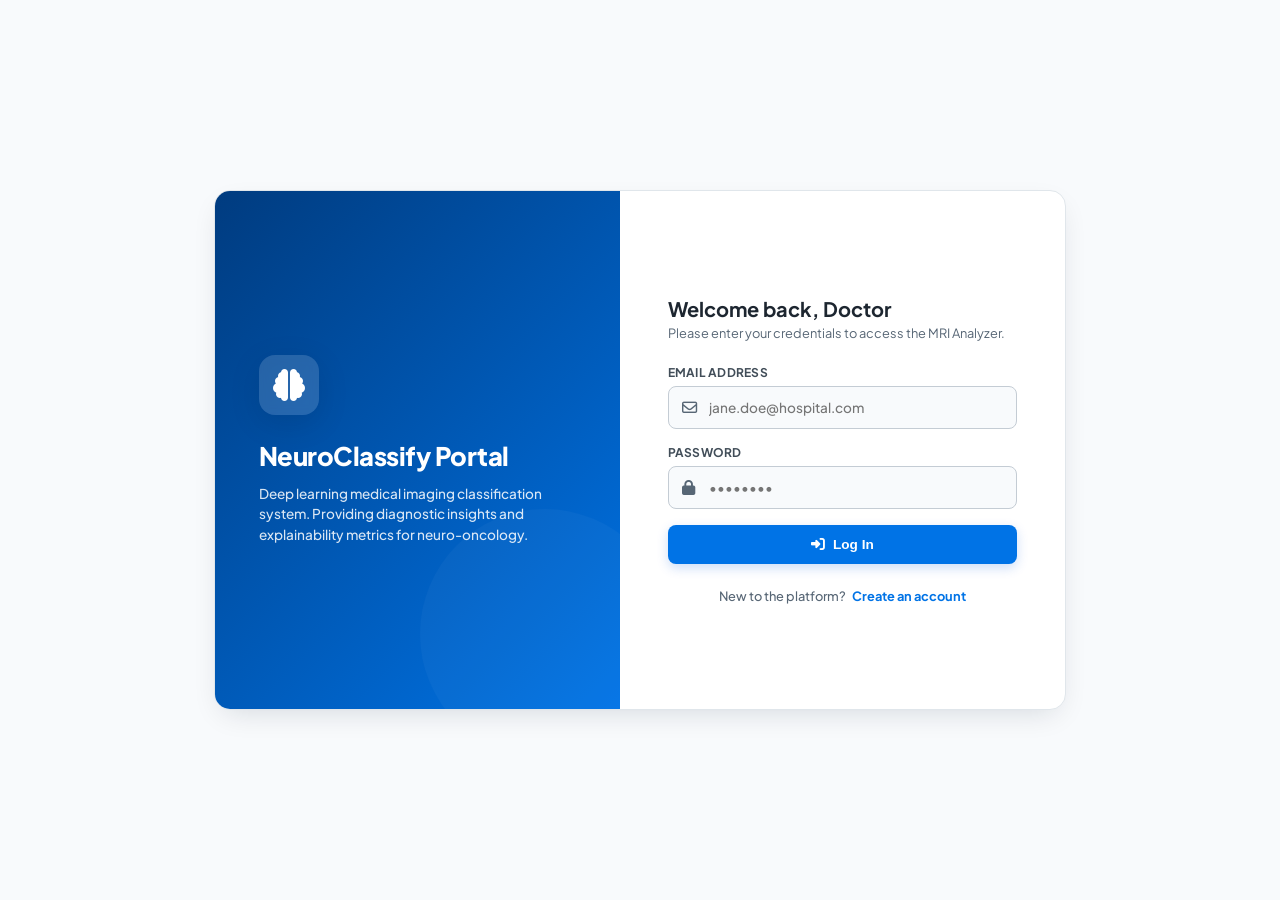
==== frontend/login.html @ 3993382c "Implement Doctor Authentication System (SQLite+Sessions) and Batch Scanning Pause/Cancel Controllers" ====
<!DOCTYPE html>
<html lang="en">
<head>
    <meta charset="UTF-8">
    <meta name="viewport" content="width=device-width, initial-scale=1.0">
    <title>Doctor Login - NeuroClassify Diagnostics</title>
    <!-- Google Fonts -->
    <link rel="preconnect" href="https://fonts.googleapis.com">
    <link rel="preconnect" href="https://fonts.gstatic.com" crossorigin>
    <link href="https://fonts.googleapis.com/css2?family=Plus+Jakarta+Sans:wght@300;400;500;600;700;800&display=swap" rel="stylesheet">
    <!-- FontAwesome for Icons -->
    <link rel="stylesheet" href="https://cdnjs.cloudflare.com/ajax/libs/font-awesome/6.4.0/css/all.min.css">
    <!-- Auth Style -->
    <link rel="stylesheet" href="auth.css">
</head>
<body>
    <div class="auth-wrapper">
        <div class="auth-card">
            
            <!-- Side Graphic Panel -->
            <div class="auth-graphic">
                <div class="graphic-content">
                    <div class="graphic-logo">
                        <i class="fa-solid fa-brain"></i>
                    </div>
                    <h2>NeuroClassify Portal</h2>
                    <p>Deep learning medical imaging classification system. Providing diagnostic insights and explainability metrics for neuro-oncology.</p>
                </div>
                <div class="graphic-pattern"></div>
            </div>
            
            <!-- Auth Form Panel -->
            <div class="auth-form-container">
                <div class="form-header">
                    <h3 id="form-title">Welcome back, Doctor</h3>
                    <p id="form-subtitle">Please enter your credentials to access the MRI Analyzer.</p>
                </div>
                
                <!-- Error Banner -->
                <div class="error-banner" id="error-banner" style="display: none;">
                    <i class="fa-solid fa-circle-exclamation"></i>
                    <span id="error-message">Error message details here.</span>
                </div>

                <form id="auth-form" class="auth-form">
                    <!-- Name Field (Only visible in Register mode) -->
                    <div class="input-group" id="name-group" style="display: none;">
                        <label for="doctor-name">Full Name</label>
                        <div class="input-wrapper">
                            <i class="fa-regular fa-user input-icon"></i>
                            <input type="text" id="doctor-name" placeholder="Dr. Jane Doe">
                        </div>
                    </div>
                    
                    <!-- Email Field -->
                    <div class="input-group">
                        <label for="doctor-email">Email Address</label>
                        <div class="input-wrapper">
                            <i class="fa-regular fa-envelope input-icon"></i>
                            <input type="email" id="doctor-email" placeholder="jane.doe@hospital.com" required>
                        </div>
                    </div>
                    
                    <!-- Password Field -->
                    <div class="input-group">
                        <label for="doctor-password">Password</label>
                        <div class="input-wrapper">
                            <i class="fa-solid fa-lock input-icon"></i>
                            <input type="password" id="doctor-password" placeholder="••••••••" required>
                        </div>
                    </div>
                    
                    <!-- Submit Button -->
                    <button type="submit" class="btn btn-primary btn-block" id="submit-btn">
                        <i class="fa-solid fa-right-to-bracket"></i> <span id="submit-text">Log In</span>
                    </button>
                </form>
                
                <!-- Switch Auth Mode Link -->
                <div class="auth-switch">
                    <span id="switch-prompt">New to the platform?</span>
                    <a href="#" id="switch-link">Create an account</a>
                </div>
            </div>
            
        </div>
    </div>

    <!-- Auth Script -->
    <script>
        document.addEventListener("DOMContentLoaded", () => {
            const authForm = document.getElementById("auth-form");
            const nameGroup = document.getElementById("name-group");
            const doctorName = document.getElementById("doctor-name");
            const doctorEmail = document.getElementById("doctor-email");
            const doctorPassword = document.getElementById("doctor-password");
            const submitBtn = document.getElementById("submit-btn");
            const submitText = document.getElementById("submit-text");
            const formTitle = document.getElementById("form-title");
            const formSubtitle = document.getElementById("form-subtitle");
            const switchPrompt = document.getElementById("switch-prompt");
            const switchLink = document.getElementById("switch-link");
            const errorBanner = document.getElementById("error-banner");
            const errorMessage = document.getElementById("error-message");
            
            let isRegisterMode = false;
            
            // Check if user is already logged in on load
            fetch("../backend/auth.php", {
                method: "POST",
                headers: { "Content-Type": "application/json" },
                body: JSON.stringify({ action: "check_session" })
            })
            .then(res => res.json())
            .then(data => {
                if (data.success && data.logged_in) {
                    window.location.href = "index.html"; // Already logged in, redirect
                }
            });
            
            // Switch Auth Mode (Login vs Register)
            switchLink.addEventListener("click", (e) => {
                e.preventDefault();
                errorBanner.style.display = "none";
                isRegisterMode = !isRegisterMode;
                
                if (isRegisterMode) {
                    formTitle.innerText = "Register Account";
                    formSubtitle.innerText = "Set up your medical diagnostic account details.";
                    nameGroup.style.display = "block";
                    doctorName.required = true;
                    submitText.innerText = "Register Account";
                    submitBtn.querySelector("i").className = "fa-solid fa-user-plus";
                    switchPrompt.innerText = "Already registered?";
                    switchLink.innerText = "Log in here";
                } else {
                    formTitle.innerText = "Welcome back, Doctor";
                    formSubtitle.innerText = "Please enter your credentials to access the MRI Analyzer.";
                    nameGroup.style.display = "none";
                    doctorName.required = false;
                    submitText.innerText = "Log In";
                    submitBtn.querySelector("i").className = "fa-solid fa-right-to-bracket";
                    switchPrompt.innerText = "New to the platform?";
                    switchLink.innerText = "Create an account";
                }
            });
            
            // Form Submit Handler
            authForm.addEventListener("submit", (e) => {
                e.preventDefault();
                errorBanner.style.display = "none";
                submitBtn.disabled = true;
                
                const action = isRegisterMode ? "signup" : "login";
                
                const payload = {
                    action: action,
                    email: doctorEmail.value,
                    password: doctorPassword.value
                };
                
                if (isRegisterMode) {
                    payload.name = doctorName.value;
                }
                
                fetch("../backend/auth.php", {
                    method: "POST",
                    headers: { "Content-Type": "application/json" },
                    body: JSON.stringify(payload)
                })
                .then(res => res.json())
                .then(data => {
                    submitBtn.disabled = false;
                    if (data.success) {
                        window.location.href = "index.html"; // Redirect to dashboard
                    } else {
                        showError(data.error || "An authentication error occurred.");
                    }
                })
                .catch(err => {
                    submitBtn.disabled = false;
                    showError("Failed to connect to authentication server.");
                });
            });
            
            function showError(msg) {
                errorBanner.style.display = "flex";
                errorMessage.innerText = msg;
            }
        });
    </script>
</body>
</html>
---- frontend/auth.css ----
/* auth.css - Styling for Doctor Login/Signup Portal */
:root {
    --primary: hsl(210, 100%, 45%);
    --primary-light: hsl(210, 100%, 96%);
    --primary-medium: hsl(210, 90%, 85%);
    --primary-dark: hsl(212, 100%, 25%);
    
    --success: hsl(150, 80%, 35%);
    --success-light: hsl(150, 80%, 95%);
    --warning: hsl(38, 95%, 45%);
    --danger: hsl(354, 85%, 45%);
    --danger-light: hsl(354, 85%, 96%);
    
    --slate-50: hsl(210, 40%, 98%);
    --slate-100: hsl(210, 30%, 95%);
    --slate-200: hsl(210, 20%, 90%);
    --slate-300: hsl(210, 15%, 80%);
    --slate-600: hsl(210, 15%, 40%);
    --slate-700: hsl(210, 15%, 30%);
    --slate-800: hsl(211, 20%, 22%);
    --slate-900: hsl(212, 25%, 15%);
    
    --shadow-md: 0 4px 20px -4px rgba(15, 23, 42, 0.12);
    --shadow-lg: 0 10px 30px -10px rgba(15, 23, 42, 0.16);
    
    --font-main: 'Plus Jakarta Sans', -apple-system, BlinkMacSystemFont, sans-serif;
}

* {
    margin: 0;
    padding: 0;
    box-sizing: border-box;
}

body {
    font-family: var(--font-main);
    background-color: var(--slate-50);
    color: var(--slate-800);
    height: 100vh;
    display: flex;
    align-items: center;
    justify-content: center;
    -webkit-font-smoothing: antialiased;
}

.auth-wrapper {
    width: 100%;
    max-width: 900px;
    padding: 24px;
    display: flex;
    justify-content: center;
}

.auth-card {
    background-color: white;
    border: 1px solid var(--slate-200);
    border-radius: 16px;
    box-shadow: var(--shadow-lg);
    display: grid;
    grid-template-columns: 1fr 1.1fr;
    overflow: hidden;
    width: 100%;
    min-height: 520px;
}

/* Left Graphic Panel */
.auth-graphic {
    background: linear-gradient(135deg, var(--primary-dark), var(--primary));
    color: white;
    padding: 44px;
    display: flex;
    flex-direction: column;
    justify-content: center;
    position: relative;
    overflow: hidden;
}

.graphic-logo {
    width: 60px;
    height: 60px;
    background-color: rgba(255, 255, 255, 0.15);
    border-radius: 16px;
    display: flex;
    align-items: center;
    justify-content: center;
    font-size: 2rem;
    margin-bottom: 24px;
    backdrop-filter: blur(4px);
    box-shadow: 0 8px 32px rgba(0, 0, 0, 0.1);
}

.auth-graphic h2 {
    font-size: 1.6rem;
    font-weight: 800;
    letter-spacing: -0.02em;
    margin-bottom: 12px;
}

.auth-graphic p {
    font-size: 0.85rem;
    line-height: 1.5;
    opacity: 0.85;
    font-weight: 500;
}

.graphic-pattern {
    position: absolute;
    bottom: -50px;
    right: -50px;
    width: 250px;
    height: 250px;
    border-radius: 50%;
    background-color: rgba(255, 255, 255, 0.03);
    pointer-events: none;
}

/* Right Form Panel */
.auth-form-container {
    padding: 48px;
    display: flex;
    flex-direction: column;
    justify-content: center;
}

.form-header {
    margin-bottom: 24px;
}

.form-header h3 {
    font-size: 1.25rem;
    font-weight: 700;
    color: var(--slate-900);
}

.form-header p {
    font-size: 0.8rem;
    color: var(--slate-600);
    margin-top: 4px;
}

/* Input Fields */
.input-group {
    margin-bottom: 16px;
    display: flex;
    flex-direction: column;
    gap: 6px;
}

.input-group label {
    font-size: 0.75rem;
    font-weight: 700;
    color: var(--slate-700);
    text-transform: uppercase;
    letter-spacing: 0.02em;
}

.input-wrapper {
    position: relative;
    display: flex;
    align-items: center;
}

.input-icon {
    position: absolute;
    left: 14px;
    color: var(--slate-600);
    font-size: 0.95rem;
}

.input-wrapper input {
    width: 100%;
    padding: 12px 14px 12px 40px;
    font-family: var(--font-main);
    font-size: 0.85rem;
    font-weight: 500;
    color: var(--slate-800);
    border: 1px solid var(--slate-300);
    border-radius: 8px;
    background-color: var(--slate-50);
    outline: none;
    transition: all 0.2s ease;
}

.input-wrapper input:focus {
    border-color: var(--primary);
    background-color: white;
    box-shadow: 0 0 0 3px var(--primary-light);
}

/* Error Banner */
.error-banner {
    background-color: var(--danger-light);
    border: 1px solid var(--danger);
    border-radius: 8px;
    padding: 10px 14px;
    display: flex;
    align-items: center;
    gap: 8px;
    margin-bottom: 16px;
    font-size: 0.75rem;
    color: var(--danger);
    font-weight: 600;
    animation: shake 0.2s ease-in-out;
}

@keyframes shake {
    0%, 100% { transform: translateX(0); }
    25% { transform: translateX(-4px); }
    75% { transform: translateX(4px); }
}

/* Submit Button & Switch Link */
.btn {
    display: inline-flex;
    align-items: center;
    justify-content: center;
    gap: 8px;
    padding: 12px 20px;
    font-size: 0.85rem;
    font-weight: 700;
    border-radius: 8px;
    border: none;
    cursor: pointer;
    transition: all 0.2s ease;
}

.btn-block {
    display: flex;
    width: 100%;
    margin-top: 8px;
}

.btn-primary {
    background-color: var(--primary);
    color: white;
    box-shadow: 0 4px 12px rgba(0, 90, 220, 0.2);
}

.btn-primary:hover:not(:disabled) {
    background-color: hsl(210, 100%, 38%);
    transform: translateY(-1px);
}

.btn-primary:disabled {
    background-color: var(--slate-300);
    color: var(--slate-600);
    cursor: not-allowed;
    box-shadow: none;
}

.auth-switch {
    margin-top: 24px;
    text-align: center;
    font-size: 0.8rem;
    font-weight: 500;
    color: var(--slate-600);
}

.auth-switch a {
    color: var(--primary);
    font-weight: 700;
    text-decoration: none;
    margin-left: 4px;
}

.auth-switch a:hover {
    text-decoration: underline;
}

/* Responsiveness */
@media (max-width: 768px) {
    .auth-card {
        grid-template-columns: 1fr;
    }
    .auth-graphic {
        display: none;
    }
    .auth-form-container {
        padding: 32px;
    }
}
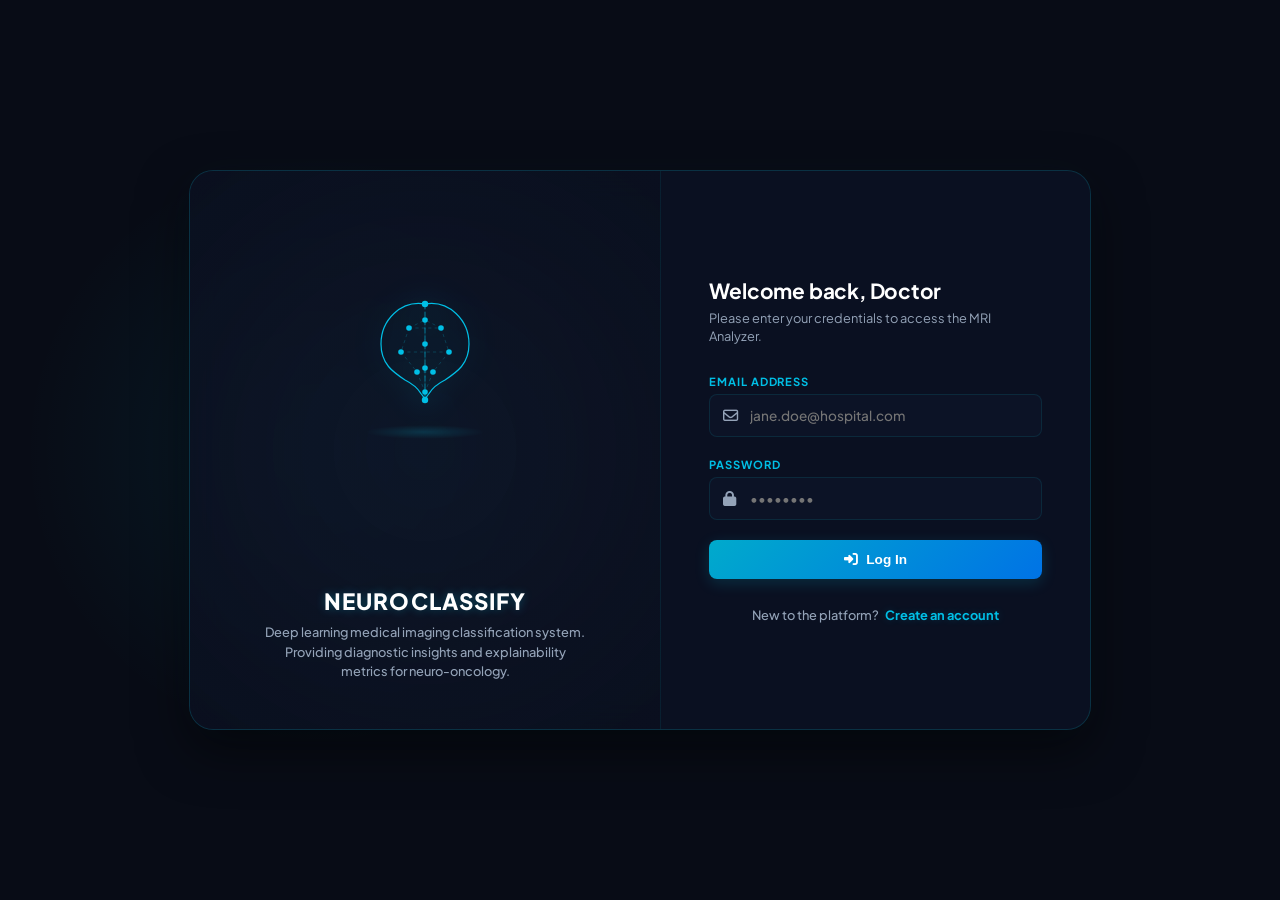
==== commit ece10553: "Enhance login page UI with futuristic medical glassmorphic theme and animated SVG brain hologram" ====
--- a/frontend/login.html
+++ b/frontend/login.html
@@ -17,16 +17,57 @@
     <div class="auth-wrapper">
         <div class="auth-card">
             
-            <!-- Side Graphic Panel -->
+            <!-- Holographic Left Panel with Hovering Brain -->
             <div class="auth-graphic">
-                <div class="graphic-content">
-                    <div class="graphic-logo">
-                        <i class="fa-solid fa-brain"></i>
-                    </div>
-                    <h2>NeuroClassify Portal</h2>
+                <div class="brain-container">
+                    <!-- Animated Hovering Hologram Brain -->
+                    <svg class="hologram-brain" viewBox="0 0 200 200" xmlns="http://www.w3.org/2000/svg">
+                        <!-- Connecting dashed neural pathways -->
+                        <line x1="80" y1="80" x2="100" y2="70" class="brain-connection" />
+                        <line x1="80" y1="80" x2="70" y2="110" class="brain-connection" />
+                        <line x1="70" y1="110" x2="90" y2="135" class="brain-connection" />
+                        <line x1="90" y1="135" x2="100" y2="160" class="brain-connection" />
+                        <line x1="120" y1="80" x2="100" y2="70" class="brain-connection" />
+                        <line x1="120" y1="80" x2="130" y2="110" class="brain-connection" />
+                        <line x1="130" y1="110" x2="110" y2="135" class="brain-connection" />
+                        <line x1="110" y1="135" x2="100" y2="160" class="brain-connection" />
+                        <line x1="100" y1="70" x2="100" y2="100" class="brain-connection" />
+                        <line x1="100" y1="100" x2="100" y2="130" class="brain-connection" />
+                        <line x1="100" y1="130" x2="100" y2="160" class="brain-connection" />
+                        <line x1="80" y1="80" x2="120" y2="80" class="brain-connection" />
+                        <line x1="70" y1="110" x2="130" y2="110" class="brain-connection" />
+                        <line x1="90" y1="135" x2="110" y2="135" class="brain-connection" />
+                        
+                        <!-- Outer brain contours -->
+                        <!-- Left Hemisphere -->
+                        <path d="M 100,50 C 70,45 45,70 45,100 C 45,125 60,135 75,145 C 85,150 92,157 95,162 C 98,165 99,168 100,170" class="brain-path" />
+                        <!-- Right Hemisphere -->
+                        <path d="M 100,50 C 130,45 155,70 155,100 C 155,125 140,135 125,145 C 115,150 108,157 105,162 C 102,165 101,168 100,170" class="brain-path" />
+                        <!-- Core Midline -->
+                        <path d="M 100,50 L 100,170" class="brain-path" style="stroke-dasharray: 6 4; opacity: 0.5;" />
+                        
+                        <!-- Glowing Synapse Nodes -->
+                        <circle cx="100" cy="50" r="4" class="brain-node" />
+                        <circle cx="100" cy="70" r="3.5" class="brain-node" style="animation-delay: 0.3s;" />
+                        <circle cx="100" cy="100" r="3.5" class="brain-node" style="animation-delay: 0.6s;" />
+                        <circle cx="100" cy="130" r="3.5" class="brain-node" style="animation-delay: 0.9s;" />
+                        <circle cx="100" cy="160" r="3.5" class="brain-node" style="animation-delay: 1.2s;" />
+                        <circle cx="100" cy="170" r="4" class="brain-node" />
+                        
+                        <circle cx="80" cy="80" r="3.5" class="brain-node" style="animation-delay: 0.2s;" />
+                        <circle cx="120" cy="80" r="3.5" class="brain-node" style="animation-delay: 0.4s;" />
+                        <circle cx="70" cy="110" r="3.5" class="brain-node" style="animation-delay: 0.6s;" />
+                        <circle cx="130" cy="110" r="3.5" class="brain-node" style="animation-delay: 0.8s;" />
+                        <circle cx="90" cy="135" r="3.5" class="brain-node" style="animation-delay: 1.0s;" />
+                        <circle cx="110" cy="135" r="3.5" class="brain-node" style="animation-delay: 1.2s;" />
+                    </svg>
+                    <div class="hologram-base"></div>
+                </div>
+                
+                <div class="graphic-text">
+                    <h2>NeuroClassify</h2>
                     <p>Deep learning medical imaging classification system. Providing diagnostic insights and explainability metrics for neuro-oncology.</p>
                 </div>
-                <div class="graphic-pattern"></div>
             </div>
             
             <!-- Auth Form Panel -->
--- a/frontend/auth.css
+++ b/frontend/auth.css
@@ -1,27 +1,20 @@
-/* auth.css - Styling for Doctor Login/Signup Portal */
+/* auth.css - Futuristic Medical Portal (Dark Sci-Fi / Minimalist Holographic Theme) */
 :root {
-    --primary: hsl(210, 100%, 45%);
-    --primary-light: hsl(210, 100%, 96%);
-    --primary-medium: hsl(210, 90%, 85%);
-    --primary-dark: hsl(212, 100%, 25%);
+    --bg-dark: hsl(222, 47%, 6%);
+    --bg-card: rgba(15, 23, 42, 0.65);
+    --border-color: rgba(0, 220, 255, 0.15);
     
-    --success: hsl(150, 80%, 35%);
-    --success-light: hsl(150, 80%, 95%);
-    --warning: hsl(38, 95%, 45%);
-    --danger: hsl(354, 85%, 45%);
-    --danger-light: hsl(354, 85%, 96%);
+    --primary: hsl(190, 100%, 45%);       /* Glowing Cyan */
+    --primary-light: hsl(190, 100%, 93%);
+    --primary-glow: rgba(0, 220, 255, 0.25);
     
-    --slate-50: hsl(210, 40%, 98%);
-    --slate-100: hsl(210, 30%, 95%);
-    --slate-200: hsl(210, 20%, 90%);
-    --slate-300: hsl(210, 15%, 80%);
-    --slate-600: hsl(210, 15%, 40%);
-    --slate-700: hsl(210, 15%, 30%);
-    --slate-800: hsl(211, 20%, 22%);
-    --slate-900: hsl(212, 25%, 15%);
+    --success: hsl(150, 80%, 45%);
+    --danger: hsl(354, 85%, 55%);
+    --danger-light: rgba(239, 68, 68, 0.1);
     
-    --shadow-md: 0 4px 20px -4px rgba(15, 23, 42, 0.12);
-    --shadow-lg: 0 10px 30px -10px rgba(15, 23, 42, 0.16);
+    --text-main: hsl(210, 40%, 98%);
+    --text-muted: hsl(215, 20%, 65%);
+    --text-dark: hsl(220, 25%, 12%);
     
     --font-main: 'Plus Jakarta Sans', -apple-system, BlinkMacSystemFont, sans-serif;
 }
@@ -34,84 +27,133 @@
 
 body {
     font-family: var(--font-main);
-    background-color: var(--slate-50);
-    color: var(--slate-800);
+    background-color: var(--bg-dark);
+    color: var(--text-main);
     height: 100vh;
     display: flex;
     align-items: center;
     justify-content: center;
-    -webkit-font-smoothing: antialiased;
+    overflow: hidden;
+    position: relative;
+}
+
+/* Subtle background glowing projection */
+body::before {
+    content: '';
+    position: absolute;
+    top: 50%;
+    left: 25%;
+    transform: translate(-50%, -50%);
+    width: 600px;
+    height: 600px;
+    background: radial-gradient(circle, rgba(0, 220, 255, 0.08) 0%, rgba(0, 0, 0, 0) 70%);
+    pointer-events: none;
+    z-index: 0;
 }
 
 .auth-wrapper {
     width: 100%;
-    max-width: 900px;
+    max-width: 950px;
     padding: 24px;
     display: flex;
     justify-content: center;
+    z-index: 1;
 }
 
 .auth-card {
-    background-color: white;
-    border: 1px solid var(--slate-200);
-    border-radius: 16px;
-    box-shadow: var(--shadow-lg);
+    background-color: var(--bg-card);
+    border: 1px solid var(--border-color);
+    border-radius: 24px;
+    box-shadow: 0 20px 50px rgba(0, 0, 0, 0.5), 0 0 40px rgba(0, 220, 255, 0.03);
+    backdrop-filter: blur(16px);
     display: grid;
-    grid-template-columns: 1fr 1.1fr;
+    grid-template-columns: 1.1fr 1fr;
     overflow: hidden;
     width: 100%;
-    min-height: 520px;
-}
-
-/* Left Graphic Panel */
+    min-height: 560px;
+}
+
+/* Holographic Left Panel */
 .auth-graphic {
-    background: linear-gradient(135deg, var(--primary-dark), var(--primary));
-    color: white;
-    padding: 44px;
+    padding: 48px;
     display: flex;
     flex-direction: column;
-    justify-content: center;
+    justify-content: space-between;
+    align-items: center;
     position: relative;
-    overflow: hidden;
-}
-
-.graphic-logo {
-    width: 60px;
-    height: 60px;
-    background-color: rgba(255, 255, 255, 0.15);
-    border-radius: 16px;
-    display: flex;
-    align-items: center;
-    justify-content: center;
-    font-size: 2rem;
-    margin-bottom: 24px;
-    backdrop-filter: blur(4px);
-    box-shadow: 0 8px 32px rgba(0, 0, 0, 0.1);
-}
-
-.auth-graphic h2 {
-    font-size: 1.6rem;
+    border-right: 1px solid rgba(0, 220, 255, 0.08);
+    background: radial-gradient(circle at center, rgba(15, 23, 42, 0.4) 0%, rgba(10, 15, 30, 0.8) 100%);
+}
+
+/* Floating, Hovering Brain Section */
+.brain-container {
+    display: flex;
+    align-items: center;
+    justify-content: center;
+    height: 250px;
+    width: 100%;
+    position: relative;
+}
+
+.hologram-brain {
+    width: 160px;
+    height: 160px;
+    filter: drop-shadow(0 0 15px rgba(0, 220, 255, 0.4));
+    animation: float 5s ease-in-out infinite, pulse-glow 5s ease-in-out infinite;
+}
+
+/* Hologram circular base under the brain */
+.hologram-base {
+    position: absolute;
+    bottom: 30px;
+    width: 120px;
+    height: 14px;
+    background: radial-gradient(ellipse, rgba(0, 220, 255, 0.25) 0%, rgba(0, 220, 255, 0) 70%);
+    border-radius: 50%;
+    animation: scale-base 5s ease-in-out infinite;
+    opacity: 0.6;
+}
+
+/* SVG Brain elements */
+.brain-path {
+    stroke: var(--primary);
+    stroke-width: 1.5;
+    fill: none;
+    stroke-linecap: round;
+    stroke-linejoin: round;
+}
+
+.brain-node {
+    fill: var(--primary);
+    animation: node-flash 3s infinite ease-in-out;
+}
+
+.brain-connection {
+    stroke: rgba(0, 220, 255, 0.3);
+    stroke-width: 0.8;
+    stroke-dasharray: 4 4;
+}
+
+.graphic-text {
+    text-align: center;
+    max-width: 320px;
+}
+
+.graphic-text h2 {
+    font-size: 1.4rem;
     font-weight: 800;
-    letter-spacing: -0.02em;
-    margin-bottom: 12px;
-}
-
-.auth-graphic p {
-    font-size: 0.85rem;
+    letter-spacing: 0.05em;
+    color: #fff;
+    text-transform: uppercase;
+    margin-bottom: 8px;
+    text-shadow: 0 0 10px rgba(0, 220, 255, 0.3);
+}
+
+.graphic-text p {
+    font-size: 0.8rem;
     line-height: 1.5;
-    opacity: 0.85;
+    color: var(--text-muted);
     font-weight: 500;
-}
-
-.graphic-pattern {
-    position: absolute;
-    bottom: -50px;
-    right: -50px;
-    width: 250px;
-    height: 250px;
-    border-radius: 50%;
-    background-color: rgba(255, 255, 255, 0.03);
-    pointer-events: none;
 }
 
 /* Right Form Panel */
@@ -120,38 +162,41 @@
     display: flex;
     flex-direction: column;
     justify-content: center;
+    background-color: rgba(10, 15, 30, 0.3);
 }
 
 .form-header {
-    margin-bottom: 24px;
+    margin-bottom: 28px;
 }
 
 .form-header h3 {
-    font-size: 1.25rem;
+    font-size: 1.3rem;
     font-weight: 700;
-    color: var(--slate-900);
+    color: white;
+    letter-spacing: -0.01em;
 }
 
 .form-header p {
     font-size: 0.8rem;
-    color: var(--slate-600);
-    margin-top: 4px;
-}
-
-/* Input Fields */
+    color: var(--text-muted);
+    margin-top: 6px;
+    line-height: 1.4;
+}
+
+/* Input Fields (Futuristic HUD Style) */
 .input-group {
-    margin-bottom: 16px;
+    margin-bottom: 20px;
     display: flex;
     flex-direction: column;
     gap: 6px;
 }
 
 .input-group label {
-    font-size: 0.75rem;
+    font-size: 0.7rem;
     font-weight: 700;
-    color: var(--slate-700);
+    color: var(--primary);
     text-transform: uppercase;
-    letter-spacing: 0.02em;
+    letter-spacing: 0.08em;
 }
 
 .input-wrapper {
@@ -163,8 +208,9 @@
 .input-icon {
     position: absolute;
     left: 14px;
-    color: var(--slate-600);
+    color: var(--text-muted);
     font-size: 0.95rem;
+    transition: color 0.2s ease;
 }
 
 .input-wrapper input {
@@ -173,18 +219,22 @@
     font-family: var(--font-main);
     font-size: 0.85rem;
     font-weight: 500;
-    color: var(--slate-800);
-    border: 1px solid var(--slate-300);
+    color: white;
+    border: 1px solid rgba(0, 220, 255, 0.1);
     border-radius: 8px;
-    background-color: var(--slate-50);
+    background-color: rgba(15, 23, 42, 0.6);
     outline: none;
     transition: all 0.2s ease;
 }
 
 .input-wrapper input:focus {
     border-color: var(--primary);
-    background-color: white;
-    box-shadow: 0 0 0 3px var(--primary-light);
+    background-color: rgba(15, 23, 42, 0.85);
+    box-shadow: 0 0 15px var(--primary-glow);
+}
+
+.input-wrapper input:focus + .input-icon {
+    color: var(--primary);
 }
 
 /* Error Banner */
@@ -196,20 +246,14 @@
     display: flex;
     align-items: center;
     gap: 8px;
-    margin-bottom: 16px;
+    margin-bottom: 20px;
     font-size: 0.75rem;
     color: var(--danger);
     font-weight: 600;
     animation: shake 0.2s ease-in-out;
 }
 
-@keyframes shake {
-    0%, 100% { transform: translateX(0); }
-    25% { transform: translateX(-4px); }
-    75% { transform: translateX(4px); }
-}
-
-/* Submit Button & Switch Link */
+/* Buttons UI */
 .btn {
     display: inline-flex;
     align-items: center;
@@ -227,33 +271,35 @@
 .btn-block {
     display: flex;
     width: 100%;
-    margin-top: 8px;
+    margin-top: 12px;
 }
 
 .btn-primary {
-    background-color: var(--primary);
+    background: linear-gradient(135deg, hsl(190, 100%, 40%), hsl(210, 100%, 45%));
     color: white;
-    box-shadow: 0 4px 12px rgba(0, 90, 220, 0.2);
+    box-shadow: 0 4px 15px rgba(0, 220, 255, 0.15);
 }
 
 .btn-primary:hover:not(:disabled) {
-    background-color: hsl(210, 100%, 38%);
+    background: linear-gradient(135deg, hsl(190, 100%, 45%), hsl(210, 100%, 50%));
     transform: translateY(-1px);
+    box-shadow: 0 6px 20px rgba(0, 220, 255, 0.3);
 }
 
 .btn-primary:disabled {
-    background-color: var(--slate-300);
-    color: var(--slate-600);
+    background: rgba(15, 23, 42, 0.8);
+    border: 1px solid rgba(255, 255, 255, 0.05);
+    color: var(--text-muted);
     cursor: not-allowed;
     box-shadow: none;
 }
 
 .auth-switch {
-    margin-top: 24px;
+    margin-top: 28px;
     text-align: center;
     font-size: 0.8rem;
     font-weight: 500;
-    color: var(--slate-600);
+    color: var(--text-muted);
 }
 
 .auth-switch a {
@@ -261,21 +307,50 @@
     font-weight: 700;
     text-decoration: none;
     margin-left: 4px;
+    text-shadow: 0 0 8px rgba(0, 220, 255, 0.2);
 }
 
 .auth-switch a:hover {
     text-decoration: underline;
 }
 
+/* Animations */
+@keyframes float {
+    0%, 100% { transform: translateY(0); }
+    50% { transform: translateY(-12px); }
+}
+
+@keyframes pulse-glow {
+    0%, 100% { filter: drop-shadow(0 0 10px rgba(0, 220, 255, 0.3)); opacity: 0.85; }
+    50% { filter: drop-shadow(0 0 25px rgba(0, 220, 255, 0.6)); opacity: 1; }
+}
+
+@keyframes scale-base {
+    0%, 100% { transform: scale(1); opacity: 0.6; }
+    50% { transform: scale(0.85); opacity: 0.3; }
+}
+
+@keyframes node-flash {
+    0%, 100% { opacity: 0.4; }
+    50% { opacity: 1; }
+}
+
+@keyframes shake {
+    0%, 100% { transform: translateX(0); }
+    25% { transform: translateX(-4px); }
+    75% { transform: translateX(4px); }
+}
+
 /* Responsiveness */
-@media (max-width: 768px) {
+@media (max-width: 800px) {
     .auth-card {
         grid-template-columns: 1fr;
+        max-width: 460px;
     }
     .auth-graphic {
         display: none;
     }
     .auth-form-container {
-        padding: 32px;
+        padding: 36px 28px;
     }
 }
